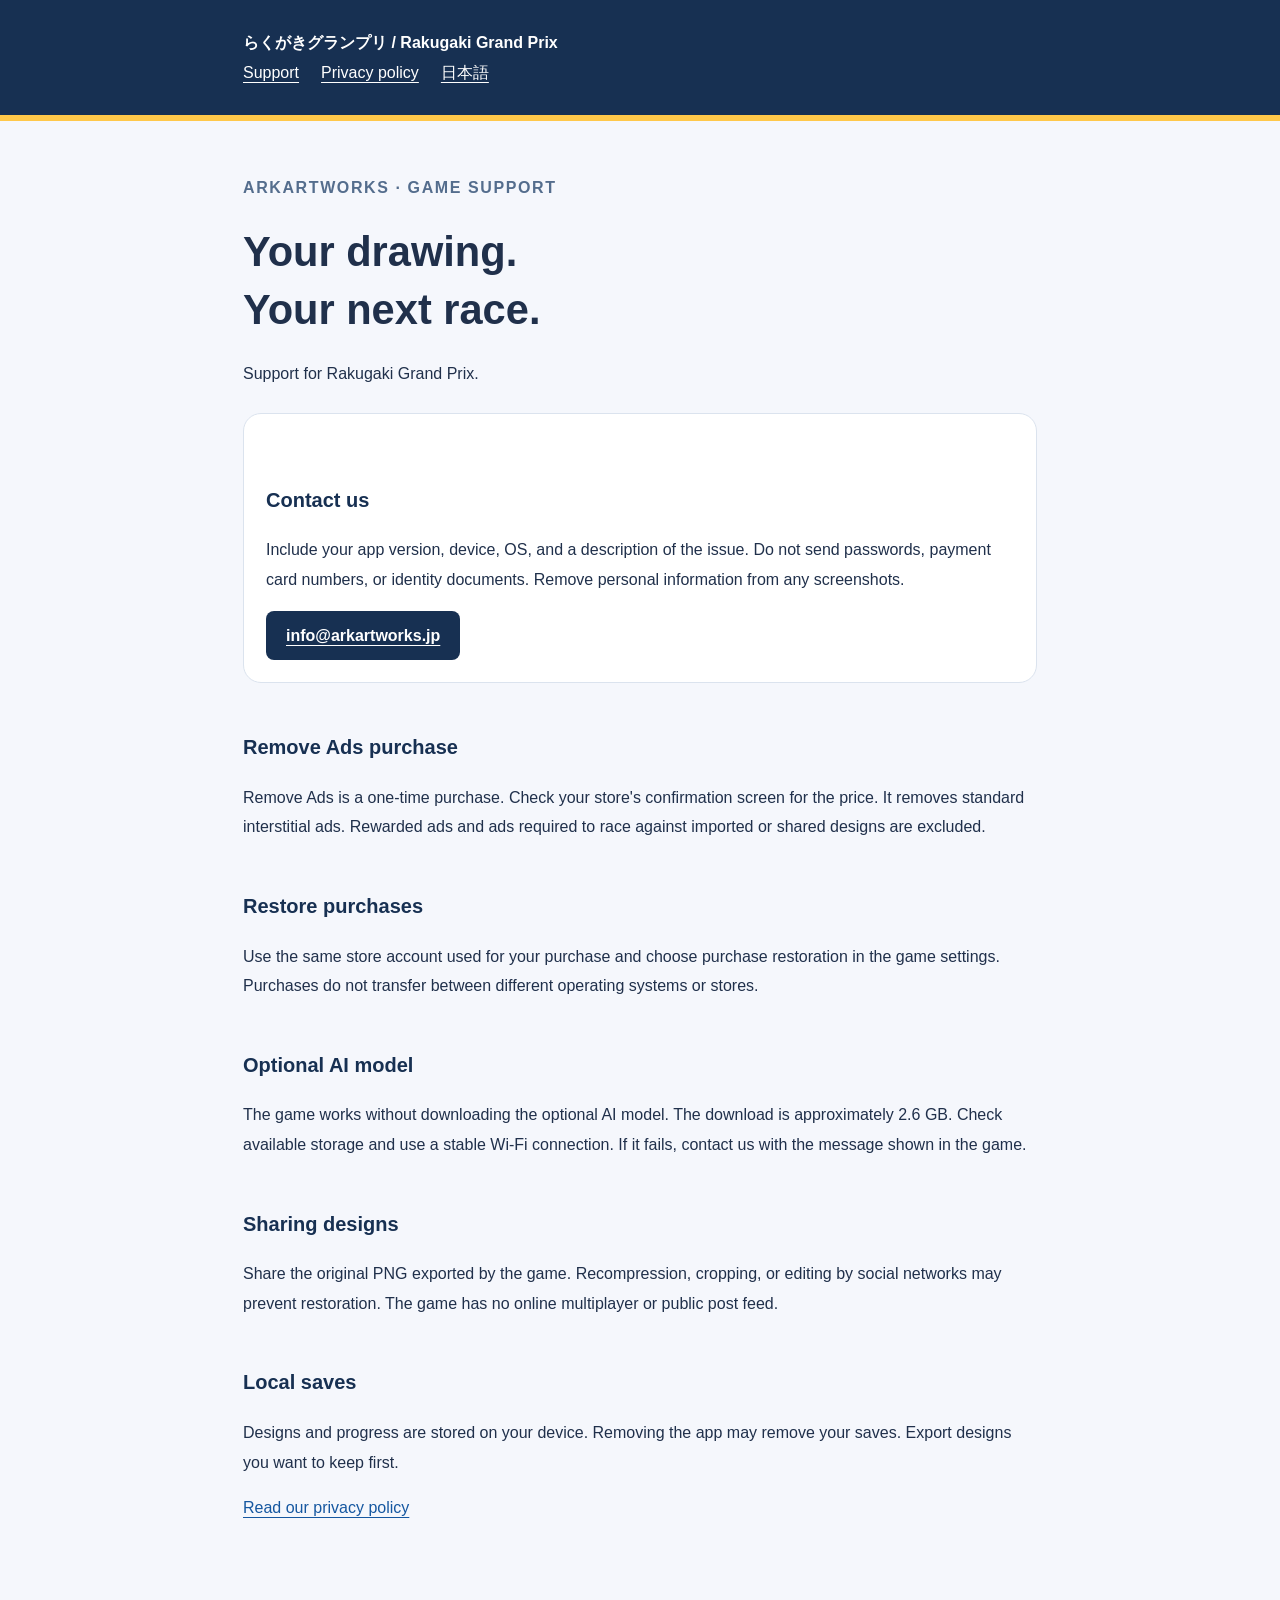
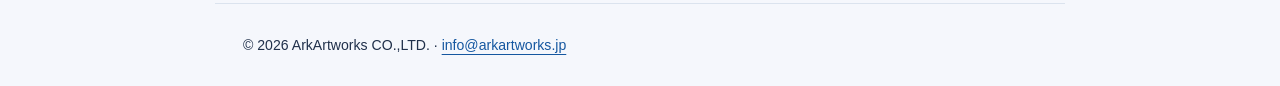
==== en/index.html @ a7abcb1d "Publish game support and privacy policy" ====
<!doctype html><html lang="en"><head><meta charset="utf-8"><meta name="viewport" content="width=device-width,initial-scale=1"><meta name="referrer" content="no-referrer"><meta http-equiv="Content-Security-Policy" content="default-src 'none'; style-src 'self'; img-src 'self'; base-uri 'none'; form-action 'none'"><title>Support | らくがきグランプリ</title><link rel="stylesheet" href="../style.css"></head><body><header><div><strong>らくがきグランプリ / Rakugaki Grand Prix</strong><nav aria-label="Navigation"><a href="../en/">Support</a><a href="../en/privacy/">Privacy policy</a><a href="../index.html" lang="ja">日本語</a></nav></div></header><main><p class="eyebrow">ARKARTWORKS · GAME SUPPORT</p><h1>Your drawing.<br>Your next race.</h1><p>Support for Rakugaki Grand Prix.</p><section class="card"><h2>Contact us</h2><p>Include your app version, device, OS, and a description of the issue. Do not send passwords, payment card numbers, or identity documents. Remove personal information from any screenshots.</p><a class="button" href="mailto:info@arkartworks.jp">info@arkartworks.jp</a></section><h2>Remove Ads purchase</h2><p>Remove Ads is a one-time purchase. Check your store's confirmation screen for the price. It removes standard interstitial ads. Rewarded ads and ads required to race against imported or shared designs are excluded.</p><h2>Restore purchases</h2><p>Use the same store account used for your purchase and choose purchase restoration in the game settings. Purchases do not transfer between different operating systems or stores.</p><h2>Optional AI model</h2><p>The game works without downloading the optional AI model. The download is approximately 2.6 GB. Check available storage and use a stable Wi-Fi connection. If it fails, contact us with the message shown in the game.</p><h2>Sharing designs</h2><p>Share the original PNG exported by the game. Recompression, cropping, or editing by social networks may prevent restoration. The game has no online multiplayer or public post feed.</p><h2>Local saves</h2><p>Designs and progress are stored on your device. Removing the app may remove your saves. Export designs you want to keep first.</p><p><a href="privacy/">Read our privacy policy</a></p></main><footer>© 2026 ArkArtworks CO.,LTD. · <a href="mailto:info@arkartworks.jp">info@arkartworks.jp</a></footer></body></html>
---- style.css ----
:root{color-scheme:light;font-family:-apple-system,BlinkMacSystemFont,"Segoe UI","Hiragino Kaku Gothic ProN",Meiryo,sans-serif;color:#20304b;background:#f5f7fc;line-height:1.85}*{box-sizing:border-box}body{margin:0}header{background:#173052;color:white;border-bottom:6px solid #ffc84a}header div,main,footer{max-width:850px;margin:auto;padding:28px}header a{color:white}nav{display:flex;flex-wrap:wrap;gap:22px}main{padding-top:36px;padding-bottom:64px}h1{line-height:1.4;font-size:clamp(1.8rem,5vw,2.6rem);margin:20px 0}h2{font-size:1.25rem;margin-top:2.3em;color:#173052}a{color:#1557a0;text-underline-offset:4px}a:focus-visible{outline:3px solid #dd8900;outline-offset:5px}.eyebrow{font-weight:800;letter-spacing:.1em;color:#546d8d}.card{background:white;border:1px solid #dbe3ee;border-radius:18px;padding:22px;margin:24px 0}.button{display:inline-block;background:#173052;color:white;padding:10px 20px;border-radius:8px;font-weight:700}footer{border-top:1px solid #dbe3ee;font-size:.88rem}small{color:#58687d}li{margin-bottom:8px}@media(max-width:480px){header div,main,footer{padding-left:20px;padding-right:20px}}
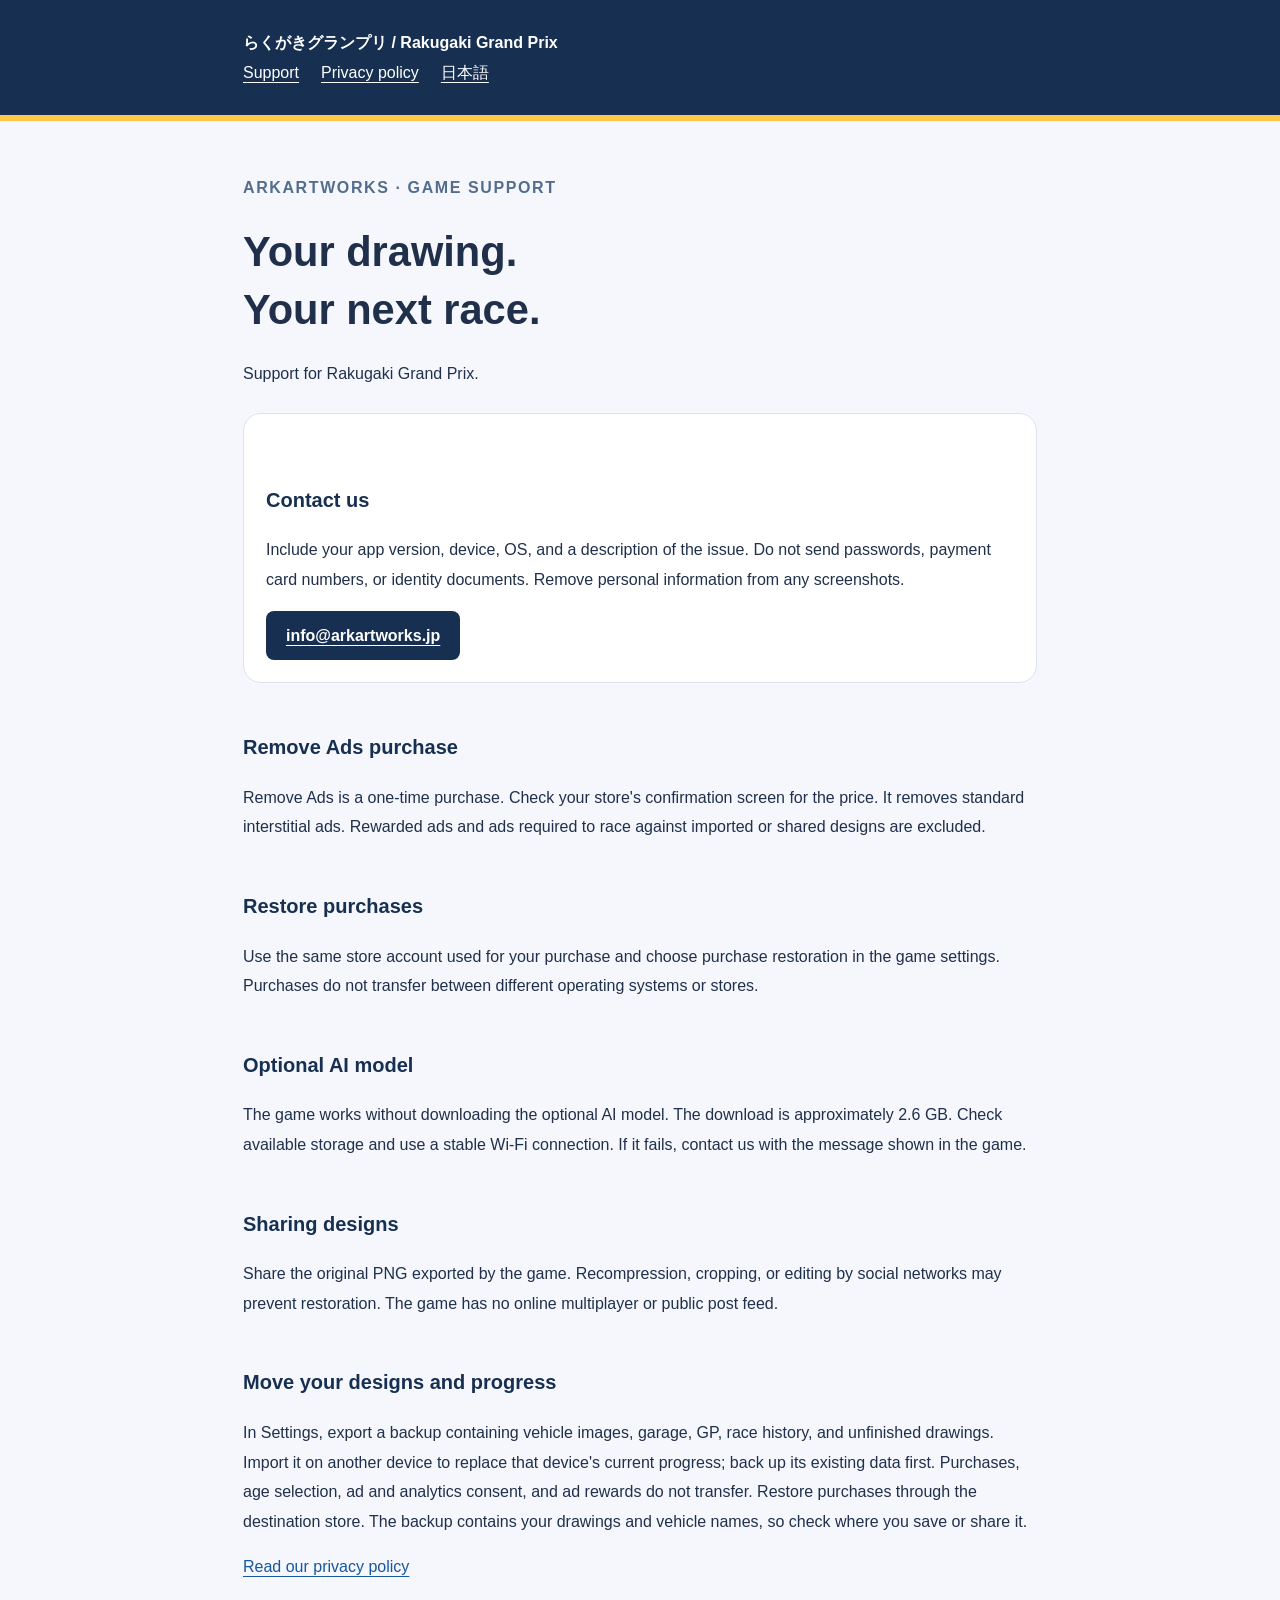
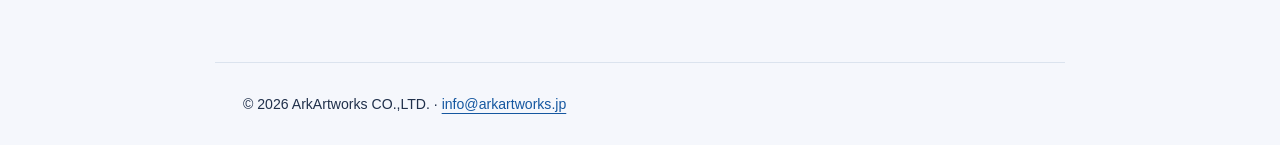
==== commit bc865d17: "Document portable game backups in support and privacy pages" ====
--- a/en/index.html
+++ b/en/index.html
@@ -1 +1 @@
-<!doctype html><html lang="en"><head><meta charset="utf-8"><meta name="viewport" content="width=device-width,initial-scale=1"><meta name="referrer" content="no-referrer"><meta http-equiv="Content-Security-Policy" content="default-src 'none'; style-src 'self'; img-src 'self'; base-uri 'none'; form-action 'none'"><title>Support | らくがきグランプリ</title><link rel="stylesheet" href="../style.css"></head><body><header><div><strong>らくがきグランプリ / Rakugaki Grand Prix</strong><nav aria-label="Navigation"><a href="../en/">Support</a><a href="../en/privacy/">Privacy policy</a><a href="../index.html" lang="ja">日本語</a></nav></div></header><main><p class="eyebrow">ARKARTWORKS · GAME SUPPORT</p><h1>Your drawing.<br>Your next race.</h1><p>Support for Rakugaki Grand Prix.</p><section class="card"><h2>Contact us</h2><p>Include your app version, device, OS, and a description of the issue. Do not send passwords, payment card numbers, or identity documents. Remove personal information from any screenshots.</p><a class="button" href="mailto:info@arkartworks.jp">info@arkartworks.jp</a></section><h2>Remove Ads purchase</h2><p>Remove Ads is a one-time purchase. Check your store's confirmation screen for the price. It removes standard interstitial ads. Rewarded ads and ads required to race against imported or shared designs are excluded.</p><h2>Restore purchases</h2><p>Use the same store account used for your purchase and choose purchase restoration in the game settings. Purchases do not transfer between different operating systems or stores.</p><h2>Optional AI model</h2><p>The game works without downloading the optional AI model. The download is approximately 2.6 GB. Check available storage and use a stable Wi-Fi connection. If it fails, contact us with the message shown in the game.</p><h2>Sharing designs</h2><p>Share the original PNG exported by the game. Recompression, cropping, or editing by social networks may prevent restoration. The game has no online multiplayer or public post feed.</p><h2>Local saves</h2><p>Designs and progress are stored on your device. Removing the app may remove your saves. Export designs you want to keep first.</p><p><a href="privacy/">Read our privacy policy</a></p></main><footer>© 2026 ArkArtworks CO.,LTD. · <a href="mailto:info@arkartworks.jp">info@arkartworks.jp</a></footer></body></html>+<!doctype html><html lang="en"><head><meta charset="utf-8"><meta name="viewport" content="width=device-width,initial-scale=1"><meta name="referrer" content="no-referrer"><meta http-equiv="Content-Security-Policy" content="default-src 'none'; style-src 'self'; img-src 'self'; base-uri 'none'; form-action 'none'"><title>Support | らくがきグランプリ</title><link rel="stylesheet" href="../style.css"></head><body><header><div><strong>らくがきグランプリ / Rakugaki Grand Prix</strong><nav aria-label="Navigation"><a href="../en/">Support</a><a href="../en/privacy/">Privacy policy</a><a href="../index.html" lang="ja">日本語</a></nav></div></header><main><p class="eyebrow">ARKARTWORKS · GAME SUPPORT</p><h1>Your drawing.<br>Your next race.</h1><p>Support for Rakugaki Grand Prix.</p><section class="card"><h2>Contact us</h2><p>Include your app version, device, OS, and a description of the issue. Do not send passwords, payment card numbers, or identity documents. Remove personal information from any screenshots.</p><a class="button" href="mailto:info@arkartworks.jp">info@arkartworks.jp</a></section><h2>Remove Ads purchase</h2><p>Remove Ads is a one-time purchase. Check your store's confirmation screen for the price. It removes standard interstitial ads. Rewarded ads and ads required to race against imported or shared designs are excluded.</p><h2>Restore purchases</h2><p>Use the same store account used for your purchase and choose purchase restoration in the game settings. Purchases do not transfer between different operating systems or stores.</p><h2>Optional AI model</h2><p>The game works without downloading the optional AI model. The download is approximately 2.6 GB. Check available storage and use a stable Wi-Fi connection. If it fails, contact us with the message shown in the game.</p><h2>Sharing designs</h2><p>Share the original PNG exported by the game. Recompression, cropping, or editing by social networks may prevent restoration. The game has no online multiplayer or public post feed.</p><h2>Move your designs and progress</h2><p>In Settings, export a backup containing vehicle images, garage, GP, race history, and unfinished drawings. Import it on another device to replace that device's current progress; back up its existing data first. Purchases, age selection, ad and analytics consent, and ad rewards do not transfer. Restore purchases through the destination store. The backup contains your drawings and vehicle names, so check where you save or share it.</p><p><a href="privacy/">Read our privacy policy</a></p></main><footer>© 2026 ArkArtworks CO.,LTD. · <a href="mailto:info@arkartworks.jp">info@arkartworks.jp</a></footer></body></html>
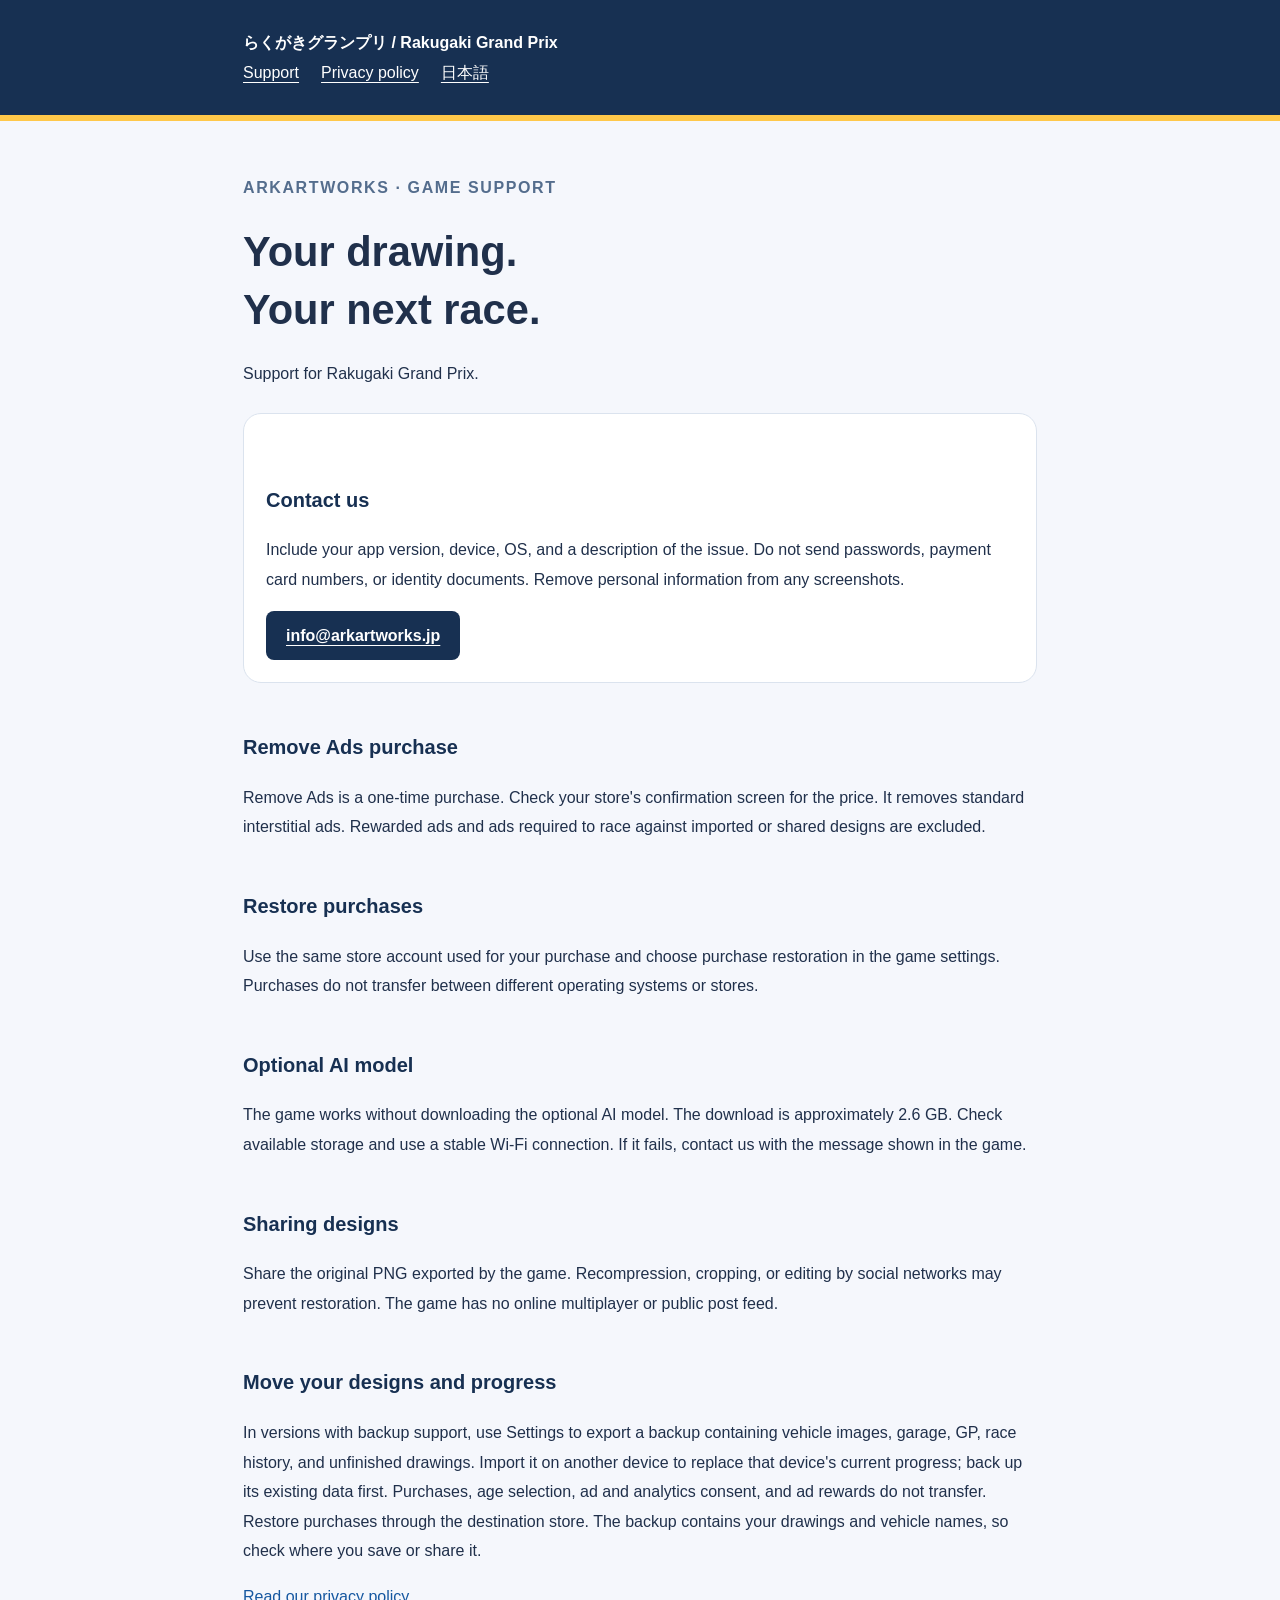
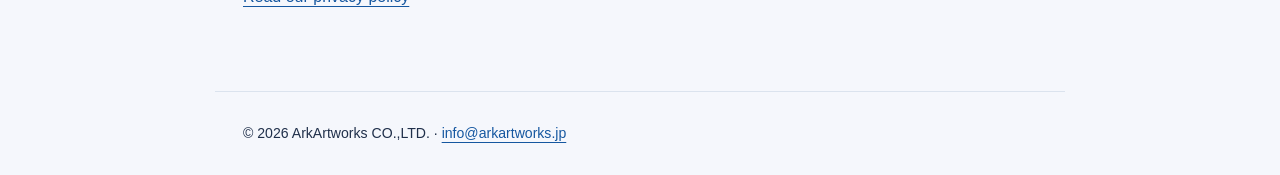
==== commit fd4244f9: "Clarify backup support depends on app version" ====
--- a/en/index.html
+++ b/en/index.html
@@ -1 +1 @@
-<!doctype html><html lang="en"><head><meta charset="utf-8"><meta name="viewport" content="width=device-width,initial-scale=1"><meta name="referrer" content="no-referrer"><meta http-equiv="Content-Security-Policy" content="default-src 'none'; style-src 'self'; img-src 'self'; base-uri 'none'; form-action 'none'"><title>Support | らくがきグランプリ</title><link rel="stylesheet" href="../style.css"></head><body><header><div><strong>らくがきグランプリ / Rakugaki Grand Prix</strong><nav aria-label="Navigation"><a href="../en/">Support</a><a href="../en/privacy/">Privacy policy</a><a href="../index.html" lang="ja">日本語</a></nav></div></header><main><p class="eyebrow">ARKARTWORKS · GAME SUPPORT</p><h1>Your drawing.<br>Your next race.</h1><p>Support for Rakugaki Grand Prix.</p><section class="card"><h2>Contact us</h2><p>Include your app version, device, OS, and a description of the issue. Do not send passwords, payment card numbers, or identity documents. Remove personal information from any screenshots.</p><a class="button" href="mailto:info@arkartworks.jp">info@arkartworks.jp</a></section><h2>Remove Ads purchase</h2><p>Remove Ads is a one-time purchase. Check your store's confirmation screen for the price. It removes standard interstitial ads. Rewarded ads and ads required to race against imported or shared designs are excluded.</p><h2>Restore purchases</h2><p>Use the same store account used for your purchase and choose purchase restoration in the game settings. Purchases do not transfer between different operating systems or stores.</p><h2>Optional AI model</h2><p>The game works without downloading the optional AI model. The download is approximately 2.6 GB. Check available storage and use a stable Wi-Fi connection. If it fails, contact us with the message shown in the game.</p><h2>Sharing designs</h2><p>Share the original PNG exported by the game. Recompression, cropping, or editing by social networks may prevent restoration. The game has no online multiplayer or public post feed.</p><h2>Move your designs and progress</h2><p>In Settings, export a backup containing vehicle images, garage, GP, race history, and unfinished drawings. Import it on another device to replace that device's current progress; back up its existing data first. Purchases, age selection, ad and analytics consent, and ad rewards do not transfer. Restore purchases through the destination store. The backup contains your drawings and vehicle names, so check where you save or share it.</p><p><a href="privacy/">Read our privacy policy</a></p></main><footer>© 2026 ArkArtworks CO.,LTD. · <a href="mailto:info@arkartworks.jp">info@arkartworks.jp</a></footer></body></html>+<!doctype html><html lang="en"><head><meta charset="utf-8"><meta name="viewport" content="width=device-width,initial-scale=1"><meta name="referrer" content="no-referrer"><meta http-equiv="Content-Security-Policy" content="default-src 'none'; style-src 'self'; img-src 'self'; base-uri 'none'; form-action 'none'"><title>Support | らくがきグランプリ</title><link rel="stylesheet" href="../style.css"></head><body><header><div><strong>らくがきグランプリ / Rakugaki Grand Prix</strong><nav aria-label="Navigation"><a href="../en/">Support</a><a href="../en/privacy/">Privacy policy</a><a href="../index.html" lang="ja">日本語</a></nav></div></header><main><p class="eyebrow">ARKARTWORKS · GAME SUPPORT</p><h1>Your drawing.<br>Your next race.</h1><p>Support for Rakugaki Grand Prix.</p><section class="card"><h2>Contact us</h2><p>Include your app version, device, OS, and a description of the issue. Do not send passwords, payment card numbers, or identity documents. Remove personal information from any screenshots.</p><a class="button" href="mailto:info@arkartworks.jp">info@arkartworks.jp</a></section><h2>Remove Ads purchase</h2><p>Remove Ads is a one-time purchase. Check your store's confirmation screen for the price. It removes standard interstitial ads. Rewarded ads and ads required to race against imported or shared designs are excluded.</p><h2>Restore purchases</h2><p>Use the same store account used for your purchase and choose purchase restoration in the game settings. Purchases do not transfer between different operating systems or stores.</p><h2>Optional AI model</h2><p>The game works without downloading the optional AI model. The download is approximately 2.6 GB. Check available storage and use a stable Wi-Fi connection. If it fails, contact us with the message shown in the game.</p><h2>Sharing designs</h2><p>Share the original PNG exported by the game. Recompression, cropping, or editing by social networks may prevent restoration. The game has no online multiplayer or public post feed.</p><h2>Move your designs and progress</h2><p>In versions with backup support, use Settings to export a backup containing vehicle images, garage, GP, race history, and unfinished drawings. Import it on another device to replace that device's current progress; back up its existing data first. Purchases, age selection, ad and analytics consent, and ad rewards do not transfer. Restore purchases through the destination store. The backup contains your drawings and vehicle names, so check where you save or share it.</p><p><a href="privacy/">Read our privacy policy</a></p></main><footer>© 2026 ArkArtworks CO.,LTD. · <a href="mailto:info@arkartworks.jp">info@arkartworks.jp</a></footer></body></html>
